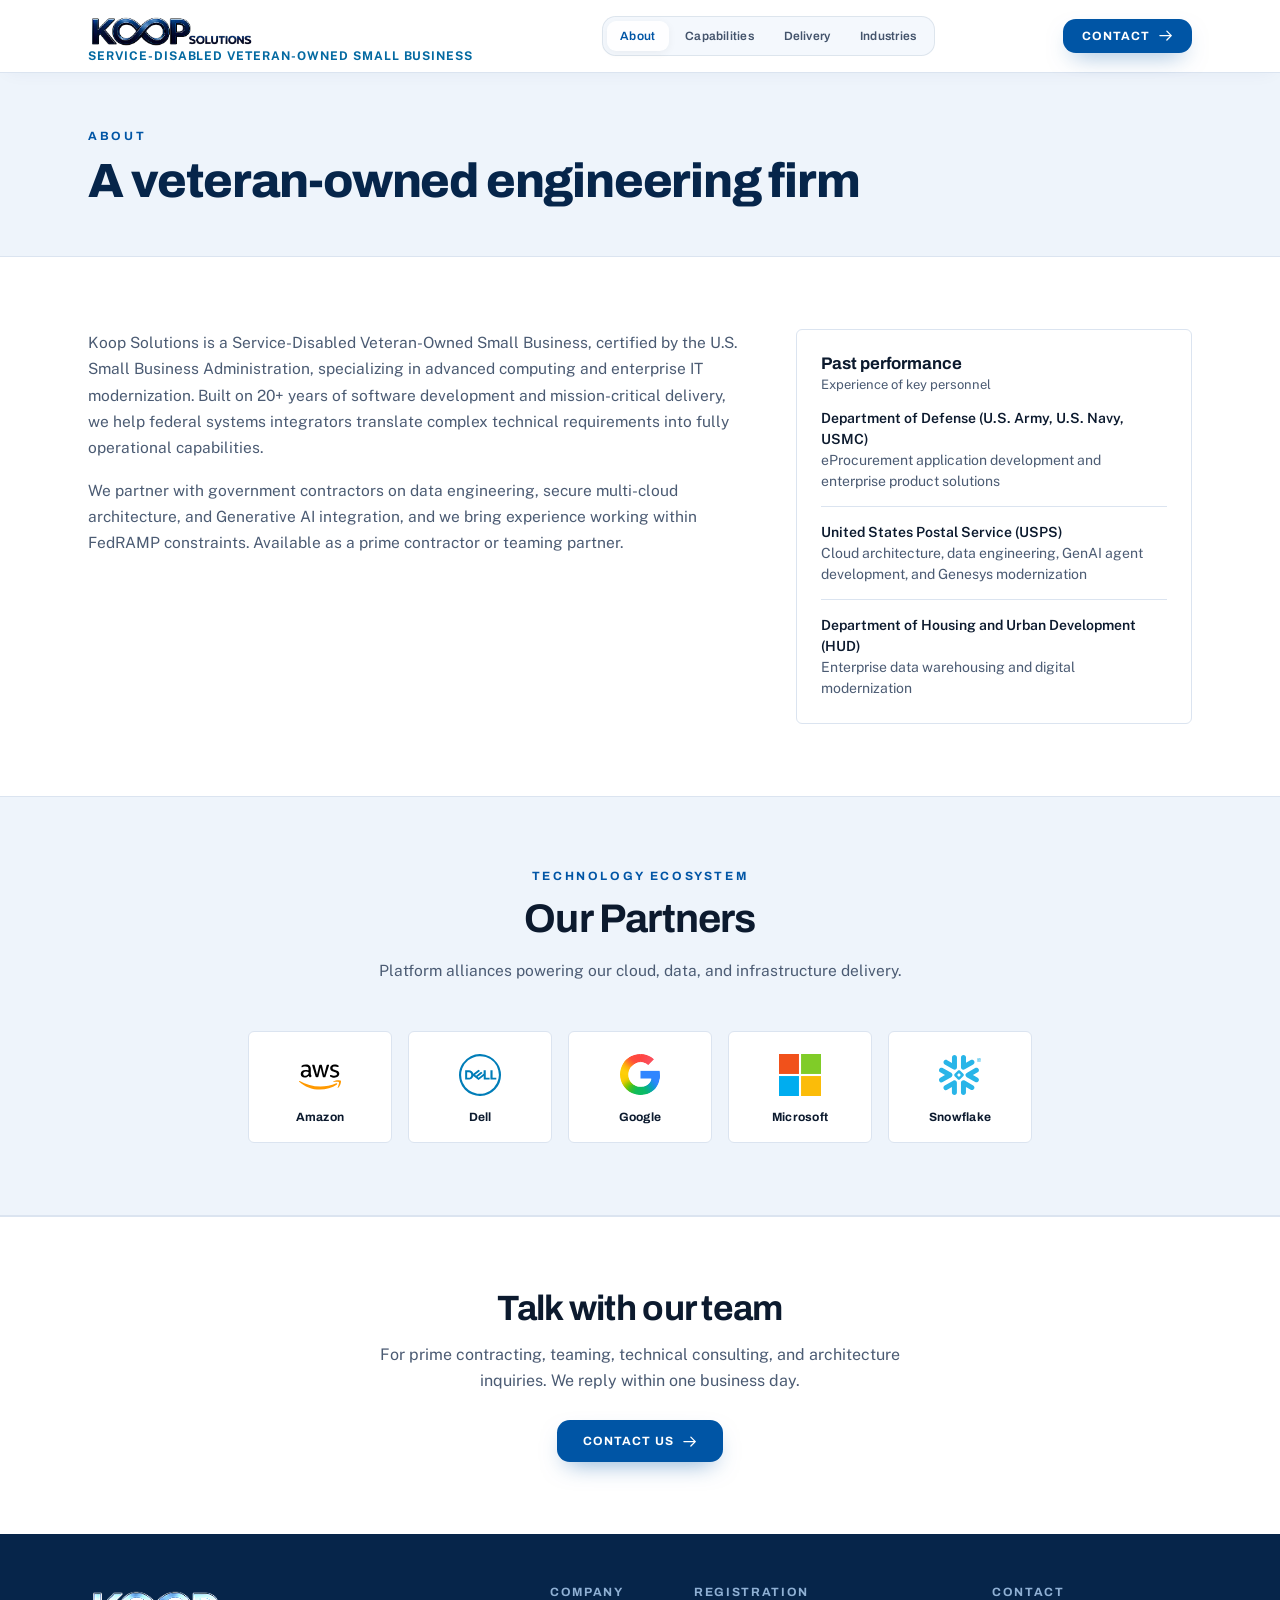
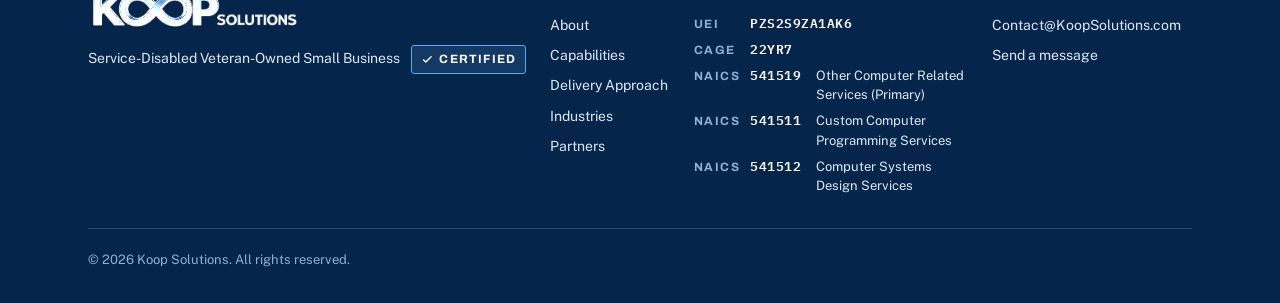
==== about.html @ 78a3fc77 "Multi-page site: separate Home, About, Capabilities, Delivery, Industries, and Contact pages - Home " ====
<!DOCTYPE html>
<html lang="en" class="scroll-smooth">
<head>
<meta charset="UTF-8">
<meta name="viewport" content="width=device-width, initial-scale=1.0">
<title>About | Koop Solutions</title>

<link rel="icon" type="image/png" href="images/koop_solutions_no_sdvosb_wall_logo_resize.jpg">
<link rel="apple-touch-icon" href="images/koop_solutions_no_sdvosb_wall_logo_resize.jpg">

<meta property="og:type" content="website">
<meta property="og:url" content="https://koopsolutions.com/about.html">
<meta property="og:title" content="About | Koop Solutions">
<meta property="og:description" content="Koop Solutions is a Service-Disabled Veteran-Owned Small Business certified by the U.S. Small Business Administration.">
<meta property="og:image" content="https://koopsolutions.com/images/koop_solutions_no_sdvosb_wall_logo_resize.jpg">
<meta property="og:image:secure_url" content="https://koopsolutions.com/images/koop_solutions_no_sdvosb_wall_logo_resize.jpg">
<meta property="og:image:type" content="image/png">
<meta property="og:image:width" content="1200">
<meta property="og:image:height" content="630">
<meta name="twitter:card" content="summary_large_image">
<meta name="twitter:title" content="About | Koop Solutions">
<meta name="twitter:description" content="Koop Solutions is a Service-Disabled Veteran-Owned Small Business certified by the U.S. Small Business Administration.">
<meta name="twitter:image" content="https://koopsolutions.com/images/koop_solutions_no_sdvosb_wall_logo_resize.jpg">

<link rel="preconnect" href="https://fonts.googleapis.com">
<link rel="preconnect" href="https://fonts.gstatic.com" crossorigin>
<link rel="stylesheet" href="https://fonts.googleapis.com/css2?family=Archivo:wght@500;600;700;800&family=Public+Sans:wght@400;500;600;700&family=IBM+Plex+Mono:wght@500;600&display=swap">
<meta name="description" content="Koop Solutions is a Service-Disabled Veteran-Owned Small Business certified by the U.S. Small Business Administration.">
<link rel="stylesheet" href="site.css">
</head>

<body>

<!-- shared infinity-gradient defs -->
<svg width="0" height="0" style="position:absolute" aria-hidden="true">
  <defs>
    <linearGradient id="infGrad" x1="0%" y1="0%" x2="100%" y2="0%">
      <stop offset="0%" stop-color="#0055a5"/>
      <stop offset="100%" stop-color="#00a4e4"/>
    </linearGradient>
  </defs>
</svg>

<div class="site">

<div class="site">

<div class="nav-shell">
  <header class="nav-island">
    <a href="index.html" class="brand" aria-label="Koop Solutions home" style="display: flex; flex-direction: column; align-items: flex-start; justify-content: center; text-decoration: none; gap: 2px;">
      <div style="display: flex; align-items: center;">
        <img class="brand-img" src="images/main_logo_copilot.png" alt="Koop Solutions" onerror="this.style.display='none';this.nextElementSibling.style.display='flex'">
        <span class="brand-fallback"><span class="brand-mark">K<svg class="inf" viewBox="0 0 48 24" fill="none" aria-hidden="true"><path class="inf-path" d="M24 12 C24 5.4 14 5.4 14 12 C14 18.6 24 18.6 24 12 Z" stroke="url(#infGrad)" stroke-width="3.4" stroke-linecap="round"/></svg>P</span>
        <span class="brand-sub">Solutions</span></span>
      </div>
      <span class="brand-tag">
        Service-Disabled Veteran-Owned Small Business
      </span>
    </a>

    <nav class="nav-tabs" aria-label="Primary">
      <a href="about.html" aria-current="page">About</a>
      <a href="capabilities.html">Capabilities</a>
      <a href="delivery.html">Delivery</a>
      <a href="industries.html">Industries</a>
    </nav>

    <a href="contact.html" class="btn btn-primary btn-nav nav-cta">
      <span>Contact</span>
      <svg fill="none" viewBox="0 0 24 24" stroke="currentColor"><path stroke-linecap="round" stroke-linejoin="round" stroke-width="2" d="M14 5l7 7m0 0l-7 7m7-7H3"/></svg>
    </a>

    <div class="menu-wrap">
      <button id="menuBtn" class="menu-btn" aria-label="Toggle navigation menu" aria-expanded="false">
        <div><span></span><span></span><span></span></div>
      </button>
      <div id="menuPanel" class="menu-panel">
        <a href="about.html" aria-current="page">About</a>
        <a href="capabilities.html">Capabilities</a>
        <a href="delivery.html">Delivery Approach</a>
        <a href="industries.html">Industries</a>
        <a href="contact.html" class="menu-cta"><span>Contact Us</span><svg style="width:1rem;height:1rem" fill="none" viewBox="0 0 24 24" stroke="currentColor"><path stroke-linecap="round" stroke-linejoin="round" stroke-width="2" d="M14 5l7 7m0 0l-7 7m7-7H3"/></svg></a>
      </div>
    </div>
  </header>
</div>

<main>
<section class="page-banner">
  <div class="wrap">
    <span class="eyebrow">About</span>
    <h1>A veteran-owned engineering firm</h1>
  </div>
</section>
<section id="about" class="section">
  <div class="wrap">
    <div class="about-grid">
      <div class="about-copy reveal">
        <p>Koop Solutions is a Service-Disabled Veteran-Owned Small Business, certified by the U.S. Small Business Administration, specializing in advanced computing and enterprise IT modernization. Built on 20+ years of software development and mission-critical delivery, we help federal systems integrators translate complex technical requirements into fully operational capabilities.</p>
        <p>We partner with government contractors on data engineering, secure multi-cloud architecture, and Generative AI integration, and we bring experience working within FedRAMP constraints. Available as a prime contractor or teaming partner.</p>
      </div>
      <div class="about-card reveal">
        <h3>Past performance</h3>
        <p class="note">Experience of key personnel</p>
        <ul>
          <li><b>Department of Defense (U.S. Army, U.S. Navy, USMC)</b>eProcurement application development and enterprise product solutions</li>
          <li><b>United States Postal Service (USPS)</b>Cloud architecture, data engineering, GenAI agent development, and Genesys modernization</li>
          <li><b>Department of Housing and Urban Development (HUD)</b>Enterprise data warehousing and digital modernization</li>
        </ul>
      </div>
    </div>
  </div>
</section>
<section id="partners" class="section" style="background:#eef4fb;border-top:1px solid var(--line);border-bottom:1px solid var(--line)">
  <div class="wrap">
    <div class="section-head reveal">
      <span class="eyebrow">Technology Ecosystem</span>
      <h2>Our Partners</h2>
      <p>Platform alliances powering our cloud, data, and infrastructure delivery.</p>
    </div>
    <div class="partner-grid reveal">
      <a class="partner" href="https://aws.amazon.com" target="_blank" rel="noopener noreferrer">
        <span class="partner-logo"><img src="images/aws.svg" alt="Amazon Web Services logo" loading="lazy" onerror="this.style.display='none';this.nextElementSibling.style.display='flex'"><span class="partner-fallback">A</span></span>
        <span class="partner-name">Amazon</span>
      </a>
  
      <a class="partner" href="https://www.dell.com" target="_blank" rel="noopener noreferrer">
        <span class="partner-logo"><img src="images/dell.svg" alt="Dell Technologies logo" loading="lazy" onerror="this.style.display='none';this.nextElementSibling.style.display='flex'"><span class="partner-fallback">D</span></span>
        <span class="partner-name">Dell</span>
      </a>
      <a class="partner" href="https://cloud.google.com" target="_blank" rel="noopener noreferrer">
        <span class="partner-logo"><img src="images/google.svg" alt="Google Cloud logo" loading="lazy" onerror="this.style.display='none';this.nextElementSibling.style.display='flex'"><span class="partner-fallback">G</span></span>
        <span class="partner-name">Google</span>
      </a>
      <a class="partner" href="https://azure.microsoft.com" target="_blank" rel="noopener noreferrer">
        <span class="partner-logo"><img src="images/microsoft.svg" alt="Microsoft Azure logo" loading="lazy" onerror="this.style.display='none';this.nextElementSibling.style.display='flex'"><span class="partner-fallback">M</span></span>
        <span class="partner-name">Microsoft</span>
      </a>
      <a class="partner" href="https://www.snowflake.com" target="_blank" rel="noopener noreferrer">
        <span class="partner-logo"><img src="images/snowflake.svg" alt="Snowflake logo" loading="lazy" onerror="this.style.display='none';this.nextElementSibling.style.display='flex'"><span class="partner-fallback">S</span></span>
        <span class="partner-name">Snowflake</span>
      </a>
    </div>
  </div>
</section>
<section class="section cta">
  <div class="wrap">
    <h2 class="reveal">Talk with our team</h2>
    <p class="reveal">For prime contracting, teaming, technical consulting, and architecture inquiries. We reply within one business day.</p>
    <a class="btn btn-primary reveal" href="contact.html"><span>Contact Us</span><svg fill="none" viewBox="0 0 24 24" stroke="currentColor"><path stroke-linecap="round" stroke-linejoin="round" stroke-width="2" d="M14 5l7 7m0 0l-7 7m7-7H3"/></svg></a>
  </div>
</section>
</main>

<footer>
  <div class="wrap">
    <div class="foot-cols">
      <div>
        <img class="foot-logo" src="images/main_logo_copilot.png" alt="Koop Solutions">
        <p class="foot-status">Service-Disabled Veteran-Owned Small Business <a class="cert-stamp" href="https://search.certifications.sba.gov/profile/PZS2S9ZA1AK6/22YR7?page=1" target="_blank" rel="noopener noreferrer" aria-label="Certified. Verify our SDVOSB status on SBA.gov (opens in a new tab)"><svg viewBox="0 0 24 24" fill="none" stroke="currentColor" stroke-width="2.6" aria-hidden="true"><path stroke-linecap="round" stroke-linejoin="round" d="M5 13l4 4L19 7"/></svg>Certified</a></p>
      </div>
      <div>
        <h3>Company</h3>
        <ul>
          <li><a href="about.html">About</a></li>
          <li><a href="capabilities.html">Capabilities</a></li>
          <li><a href="delivery.html">Delivery Approach</a></li>
          <li><a href="industries.html">Industries</a></li>
          <li><a href="about.html#partners">Partners</a></li>
        </ul>
      </div>
      <div>
        <h3>Registration</h3>
        <ul class="foot-ids">
          <li><span>UEI</span> <b>PZS2S9ZA1AK6</b></li>
          <li><span>CAGE</span> <b>22YR7</b></li>
          <li class="naics-li"><span>NAICS</span> <b>541519</b> Other Computer Related Services (Primary)</li>
          <li class="naics-li"><span>NAICS</span> <b>541511</b> Custom Computer Programming Services</li>
          <li class="naics-li"><span>NAICS</span> <b>541512</b> Computer Systems Design Services</li>
        </ul>
      </div>
      <div>
        <h3>Contact</h3>
        <ul>
          <li><a href="mailto:contact@koopsolutions.com">Contact@KoopSolutions.com</a></li>
          <li><a href="contact.html">Send a message</a></li>
        </ul>
      </div>
    </div>
    <div class="foot-legal">&copy; 2026 Koop Solutions. All rights reserved.</div>
  </div>
</footer>

<button id="toTop" aria-label="Back to top">
  <svg fill="none" viewBox="0 0 24 24" stroke="currentColor"><path stroke-linecap="round" stroke-linejoin="round" stroke-width="2" d="M5 10l7-7m0 0l7 7m-7-7v18"/></svg>
</button>

</div><!-- /.site -->

<script src="site.js"></script>
</body>
</html>
---- site.css ----
:root{
  --blue:#0055a5;
  --cyan:#00a4e4;
  --navy:#06254a;
  --ink:#0c1a2e;
  --muted:#4b5b73;
  --faint:#7d8da6;
  --line:#dbe4f0;
  --ground:#ffffff;
  --panel:#f5f9fd;
  --glass:rgba(255,255,255,.74);
  --glass-line:rgba(255,255,255,.92);
  --shadow:0 24px 60px -24px rgba(0,55,120,.16);
  --font-display:'Archivo',-apple-system,'Segoe UI',Verdana,sans-serif;
  --font-body:'Public Sans',-apple-system,'Segoe UI',Verdana,sans-serif;
  --font-mono:'IBM Plex Mono',ui-monospace,'SFMono-Regular',Menlo,Consolas,monospace;
  --ease:cubic-bezier(.16,1,.3,1);
}
*{box-sizing:border-box}
html{scroll-behavior:smooth}
body{
  margin:0;padding:0;
  font-family:var(--font-body);
  background:var(--ground);
  color:var(--ink);
  overflow-x:hidden;
  -webkit-font-smoothing:antialiased;
  text-rendering:optimizeLegibility;
}
::selection{background:var(--blue);color:#fff}
section[id]{scroll-margin-top:5.5rem}

/* ---------- wave canvas ---------- */
#wave-canvas{
  position:fixed;inset:0;width:100%;height:100%;
  z-index:0;pointer-events:none;display:block;
}
/* static fallback if WebGL is unavailable */
#wave-fallback{
  position:fixed;left:0;right:0;bottom:0;height:42vh;z-index:0;pointer-events:none;display:none;
  background:
    radial-gradient(120% 90% at 50% 115%, rgba(0,164,228,.34), rgba(0,85,165,.22) 45%, rgba(255,255,255,0) 72%);
}
#wave-veil{
  position:fixed;inset:0;z-index:0;pointer-events:none;
  background:linear-gradient(180deg,#fff 0%,#fff 30%,rgba(255,255,255,.72) 50%,rgba(255,255,255,.18) 68%,rgba(255,255,255,0) 82%);
}
.no-webgl #wave-canvas{display:none}
.no-webgl #wave-fallback{display:block}

/* everything above the wave */
.site{position:relative;z-index:1}

/* ---------- typography ---------- */
h1,h2,h3{font-family:var(--font-display);margin:0;text-wrap:balance}
p{margin:0}
.eyebrow{
  font-family:var(--font-display);
  font-size:.75rem;font-weight:700;
  letter-spacing:.22em;text-transform:uppercase;
  color:var(--blue);
}
.section-head{max-width:40rem;margin:0 auto 3rem;text-align:center}
.section-head .eyebrow{display:block;margin-bottom:.9rem}
.section-head h2{font-size:clamp(1.75rem,3.4vw,2.5rem);font-weight:700;letter-spacing:-.02em;line-height:1.12}
.section-head p{margin-top:1rem;color:var(--muted);font-size:.9688rem;line-height:1.65}

/* ---------- shell ---------- */
.wrap{max-width:72rem;margin:0 auto;padding:0 1.5rem}

/* ---------- nav (Full-Width Sticky Header) ---------- */
.nav-shell{
  position:sticky;
  top:0;
  z-index:50;
  width:100%;
  padding:0;
  background:rgba(255,255,255,.92);
  backdrop-filter:blur(20px) saturate(170%);
  -webkit-backdrop-filter:blur(20px) saturate(170%);
  border-bottom:1px solid var(--line);
  box-shadow:0 4px 20px -8px rgba(0,55,120,.08);
}
.nav-island{
  max-width:72rem;
  margin:0 auto;
  height:4.5rem;
  display:flex;
  align-items:center;
  justify-content:space-between;
  padding:0 1.5rem;
  border-radius:0;
  background:transparent;
  border:none;
  box-shadow:none;
}
.brand{display:flex;align-items:center;gap:.55rem;text-decoration:none;color:var(--ink)}
.brand-tag{font-size:.75rem;font-weight:700;letter-spacing:.08em;text-transform:uppercase;color:#0369a1;white-space:nowrap;line-height:1}
@media (max-width:640px){.brand-tag{font-size:.5625rem;letter-spacing:.05em}}
@media (max-width:400px){.brand-tag{letter-spacing:.02em}}
.brand-img{height:2.35rem;width:auto;object-fit:contain}
@media (max-width:640px){.brand-img{height:1.9rem}}
.brand-fallback{display:none;align-items:center;gap:.55rem}
.brand-mark{display:flex;align-items:baseline;font-family:var(--font-display);font-weight:800;font-size:1.35rem;letter-spacing:-.01em;line-height:1}
.brand-mark .inf{width:2.05em;height:1em;margin:0 .06em;transform:translateY(.12em)}
.brand-sub{font-family:var(--font-display);font-weight:600;font-size:1.02rem;letter-spacing:.01em;color:var(--ink)}
@media (max-width:400px){.brand-sub{display:none}}

.nav-tabs{display:none;align-items:center;gap:.15rem;padding:.22rem;border-radius:.85rem;background:rgba(240,246,252,.72);border:1px solid rgba(203,213,225,.55)}
@media (min-width:1040px){.nav-tabs{display:flex}}
.nav-tabs a{
  font-family:var(--font-display);font-size:.75rem;font-weight:600;letter-spacing:.02em;
  color:#44546c;text-decoration:none;padding:.5rem .85rem;border-radius:.6rem;
  transition:all .2s var(--ease);white-space:nowrap;
}
.nav-tabs a:hover{color:var(--blue);background:rgba(255,255,255,.95);box-shadow:0 2px 8px rgba(0,0,0,.05)}

.btn{
  display:inline-flex;align-items:center;justify-content:center;gap:.5rem;
  font-family:var(--font-display);font-weight:700;font-size:.75rem;
  letter-spacing:.09em;text-transform:uppercase;text-decoration:none;
  border-radius:.8rem;transition:all .22s var(--ease);cursor:pointer;
}
.btn svg{width:.95rem;height:.95rem;transition:transform .22s var(--ease)}
.btn:hover svg{transform:translateX(3px)}
.btn-primary{background:var(--blue);color:#fff;padding:.85rem 1.6rem;box-shadow:0 10px 24px -10px rgba(0,85,165,.55)}
.btn-primary:hover{background:var(--navy)}
.btn-ghost{color:var(--ink);padding:.85rem 1.35rem;border:1px solid var(--line);background:rgba(255,255,255,.6)}
.btn-ghost:hover{border-color:var(--blue);color:var(--blue)}
.btn-nav{padding:.6rem 1.15rem;font-size:.75rem}
.nav-cta{display:none}
@media (min-width:1040px){.nav-cta{display:inline-flex}}

/* mobile menu */
.menu-btn{display:flex;align-items:center;justify-content:center;padding:.65rem;border-radius:.7rem;background:rgba(255,255,255,.85);border:1px solid rgba(203,213,225,.8);cursor:pointer;box-shadow:0 2px 6px rgba(0,0,0,.04)}
@media (min-width:1040px){.menu-wrap{display:none}}
.menu-btn span{display:block;width:1.15rem;height:2px;background:var(--ink);border-radius:99px;transition:all .3s var(--ease)}
.menu-btn span+span{margin-top:4px}
.menu-btn.open span:nth-child(1){transform:translateY(6px) rotate(45deg)}
.menu-btn.open span:nth-child(2){opacity:0}
.menu-btn.open span:nth-child(3){transform:translateY(-6px) rotate(-45deg)}
.menu-wrap{position:relative}
.menu-panel{
  position:absolute;right:0;top:calc(100% + .8rem);width:14.5rem;
  background:rgba(255,255,255,.94);backdrop-filter:blur(22px) saturate(170%);-webkit-backdrop-filter:blur(22px) saturate(170%);
  border:1px solid var(--glass-line);border-radius:1rem;box-shadow:var(--shadow);
  padding:.5rem;display:none;
}
.menu-panel.open{display:block}
.menu-panel a{display:block;padding:.7rem 1rem;border-radius:.7rem;font-family:var(--font-display);font-size:.78rem;font-weight:600;color:#3d4d66;text-decoration:none;transition:all .18s var(--ease)}
.menu-panel a:hover{background:rgba(255,255,255,.9);color:var(--blue)}
.menu-panel .menu-cta{margin-top:.35rem;background:var(--blue);color:#fff;display:flex;justify-content:space-between;align-items:center}
.menu-panel .menu-cta:hover{background:var(--navy);color:#fff}

/* ---------- hero ---------- */
.hero{padding:5.5rem 0 4rem}
@media (max-width:640px){.hero{padding:3.5rem 0 4rem}}
.hero-tag{
  display:inline-flex;align-items:center;gap:.55rem;
  font-family:var(--font-display);font-size:.6563rem;font-weight:700;letter-spacing:.18em;text-transform:uppercase;
  color:var(--blue);padding:.5rem .95rem;border-radius:99px;
  border:1px solid rgba(0,85,165,.22);background:rgba(0,120,200,.05);
}
.hero-tag .dot{width:6px;height:6px;border-radius:99px;background:var(--cyan);box-shadow:0 0 0 3px rgba(0,164,228,.18)}
.hero h1{
  margin-top:1.1rem;
  font-size:clamp(2.5rem,6vw,4.35rem);
  font-weight:800;letter-spacing:-.03em;line-height:1.04;
}
.hero h1 .grad{color:var(--blue)}
.hero-copy{max-width:38rem;margin-top:1.75rem;display:grid;gap:1.05rem}
.hero-copy p{font-size:.9688rem;line-height:1.7;color:var(--muted)}
.hero-copy strong{color:var(--ink);font-weight:600}
.hero-ctas{margin-top:2.3rem;display:flex;flex-wrap:wrap;gap:.9rem}
.hero-creds{
  margin-top:3.2rem;display:flex;flex-wrap:wrap;gap:.6rem 2.2rem;
  padding-top:1.6rem;border-top:1px solid var(--line);
}
.cred{display:flex;flex-direction:column;gap:.3rem}
.cred .k{font-family:var(--font-display);font-size:.625rem;font-weight:700;letter-spacing:.18em;text-transform:uppercase;color:var(--faint)}
.cred .v{font-family:var(--font-mono);font-size:.85rem;font-weight:600;color:var(--blue);letter-spacing:.04em}

/* ---------- credentials band ---------- */
.credband{background:#eef4fb;border-top:1px solid var(--line);border-bottom:1px solid var(--line)}
.credband-row{display:flex;flex-wrap:wrap;align-items:center;gap:.9rem 3rem;padding:1.5rem 0}
.status-badge{display:inline-flex;align-items:center;gap:.5rem;background:var(--blue);color:#fff;font-family:var(--font-display);font-size:.75rem;font-weight:700;letter-spacing:.1em;text-transform:uppercase;padding:.6rem .9rem;border-radius:4px}
.status-badge svg{width:1rem;height:1rem;flex-shrink:0}

.about-grid{display:grid;gap:2rem;grid-template-columns:1fr}
@media (min-width:860px){.about-grid{grid-template-columns:1.25fr .75fr;gap:3rem}}
.about-grid>*{min-width:0}
.about-copy p{font-size:.9688rem;line-height:1.7;color:var(--muted)}
.about-copy p+p{margin-top:1rem}
.about-card{background:#fff;border:1px solid var(--line);border-radius:.375rem;padding:1.5rem}
.about-card h3{font-size:1.05rem;font-weight:700}
.about-card .note{font-size:.8125rem;color:var(--muted);margin:.25rem 0 1rem}
.about-card ul{list-style:none;margin:0;padding:0;display:grid;gap:.9rem}
.about-card li{font-size:.875rem;line-height:1.5;color:var(--muted);padding-top:.9rem;border-top:1px solid var(--line)}
.about-card li:first-child{padding-top:0;border-top:none}
.about-card li b{display:block;color:var(--ink);font-weight:600}
/* ---------- generic section ---------- */
.section{padding:4.5rem 0}
.section-rule{border-top:1px solid var(--line)}

/* ---------- capability cards ---------- */
.cap-grid{display:grid;gap:1rem;grid-template-columns:1fr}
@media (min-width:640px){.cap-grid{grid-template-columns:repeat(2,1fr)}}
@media (min-width:1024px){.cap-grid{grid-template-columns:repeat(3,1fr)}}
.cap{
  position:relative;padding:1.6rem 1.5rem 1.7rem;border-radius:.375rem;
  background:#fff;border:1px solid var(--line);
  transition:border-color .2s var(--ease);
}
.cap:hover{border-color:var(--blue)}
.cap{display:flex;flex-direction:column}
.cap h3+p{margin-bottom:1.1rem}
.cap .cap-out{margin-top:auto;padding-top:.8rem;border-top:1px solid var(--line);font-size:.8438rem;font-weight:600;color:var(--blue);line-height:1.5}
.cap-ico{
  width:2.5rem;height:2.5rem;border-radius:.7rem;margin-bottom:1.05rem;
  display:flex;align-items:center;justify-content:center;
  color:var(--blue);background:rgba(0,120,200,.07);border:1px solid rgba(0,85,165,.16);
  transition:all .28s var(--ease);
}
.cap:hover .cap-ico{background:var(--blue);color:#fff;border-color:var(--blue)}
.cap-ico svg{width:1.2rem;height:1.2rem}
.cap h3{font-size:.8125rem;font-weight:700;letter-spacing:.1em;text-transform:uppercase;color:var(--ink);margin-bottom:.55rem;line-height:1.4}
.cap p{font-size:.8438rem;line-height:1.62;color:var(--muted)}

/* ---------- industries ---------- */
.ind-grid{display:grid;grid-template-columns:1fr;border-top:1px solid var(--line)}
@media (min-width:768px){.ind-grid{grid-template-columns:repeat(2,1fr)}}
.ind{
  display:flex;gap:1.15rem;align-items:flex-start;
  padding:1.55rem 1.25rem;border-bottom:1px solid var(--line);
  transition:background .25s var(--ease);
}
@media (min-width:768px){
  .ind:nth-child(odd){border-right:1px solid var(--line)}
}
.ind:hover{background:rgba(0,120,200,.035)}
.ind-ico{flex-shrink:0;width:2.1rem;height:2.1rem;border-radius:.6rem;display:flex;align-items:center;justify-content:center;color:var(--cyan);background:rgba(0,164,228,.09)}
.ind-ico svg{width:1.1rem;height:1.1rem}
.ind h3{font-size:.8125rem;font-weight:700;letter-spacing:.09em;text-transform:uppercase;margin-bottom:.4rem}
.ind p{font-size:.8438rem;color:var(--muted);line-height:1.6}

/* ---------- delivery ---------- */
.del-grid{display:grid;gap:1rem;grid-template-columns:1fr}
@media (min-width:640px){.del-grid{grid-template-columns:repeat(2,1fr)}}
@media (min-width:1024px){.del-grid{grid-template-columns:repeat(4,1fr)}}
.del{
  padding:1.7rem 1.4rem;border-radius:.375rem;text-align:center;
  background:#fff;border:1px solid var(--line);
  transition:border-color .2s var(--ease);
}
.del:hover{border-color:var(--blue)}
.del svg{width:3.4rem;height:3.4rem;margin-bottom:1rem}
.del h3{font-size:.8125rem;font-weight:700;letter-spacing:.09em;text-transform:uppercase;margin-bottom:.55rem}
.del p{font-size:.8438rem;color:var(--muted);line-height:1.62}

/* ---------- identifiers (dark panel) ---------- */
.idpanel{
  border-radius:1.4rem;overflow:hidden;position:relative;
  background:linear-gradient(145deg,#07305f 0%,var(--navy) 55%,#041a36 100%);
  color:#dce8f6;box-shadow:0 30px 70px -28px rgba(4,26,54,.55);
}
.idpanel::after{
  content:"";position:absolute;inset:0;pointer-events:none;
  background:radial-gradient(80% 120% at 85% -10%, rgba(0,164,228,.22), transparent 55%);
}
.idpanel-inner{position:relative;z-index:1;padding:3rem 2rem}
@media (min-width:768px){.idpanel-inner{padding:3.5rem 3rem}}
.idpanel .eyebrow{color:var(--cyan)}
.idpanel h2{color:#fff;font-size:clamp(1.6rem,3vw,2.2rem);font-weight:700;letter-spacing:-.02em;margin-top:.9rem}
.id-grid{display:grid;gap:2.5rem;margin-top:2.6rem;grid-template-columns:1fr}
@media (min-width:900px){.id-grid{grid-template-columns:5fr 7fr;gap:3.5rem}}
.id-label{font-family:var(--font-display);font-size:.625rem;font-weight:700;letter-spacing:.2em;text-transform:uppercase;color:#7fa8cd;margin-bottom:.45rem}
.id-code{
  font-family:var(--font-mono);font-weight:600;font-size:1.05rem;letter-spacing:.08em;color:#fff;
  background:rgba(0,164,228,.12);border:1px solid rgba(0,164,228,.3);
  padding:.55rem .9rem;border-radius:.6rem;display:inline-block;
}
.id-item+.id-item{margin-top:1.5rem}
.naics{border-top:1px solid rgba(127,168,205,.25)}
.naics-row{display:flex;align-items:center;gap:1rem;padding:1rem .25rem;border-bottom:1px solid rgba(127,168,205,.18);font-size:.875rem}
.naics-row .code{font-family:var(--font-mono);font-weight:600;color:var(--cyan);letter-spacing:.06em;flex-shrink:0}
.naics-row .desc{color:#c3d6ea;line-height:1.5}
.naics-row .pill{
  margin-left:auto;flex-shrink:0;font-family:var(--font-display);font-size:.5938rem;font-weight:700;
  letter-spacing:.16em;text-transform:uppercase;color:#04223f;background:var(--cyan);
  padding:.28rem .6rem;border-radius:.35rem;
}

/* ---------- identifiers full-bleed ---------- */
.idband{padding:0}
.idband>.wrap{max-width:none;padding:0}
.idband .idpanel{border-radius:0;box-shadow:none}
.idband .idpanel{background:#eef4fb;color:var(--ink);border-top:1px solid var(--line);border-bottom:1px solid var(--line)}
.idband .idpanel::after{display:none}
.idband .idpanel .eyebrow{color:var(--blue)}
.idband .idpanel h2{color:var(--ink)}
.idband .id-label{color:var(--faint)}
.idband .id-code{color:var(--blue);background:#fff;border:1px solid var(--line)}
.idband .naics{border-top:1px solid var(--line)}
.idband .naics-row{border-bottom:1px solid var(--line)}
.idband .naics-row .code{color:var(--blue)}
.idband .naics-row .desc{color:var(--muted)}
.idband .naics-row .pill{background:var(--blue);color:#fff}
.idband .idpanel .eyebrow{display:block;text-align:center}
.idband .idpanel h2{text-align:center;font-size:clamp(1.75rem,3.4vw,2.5rem);line-height:1.12}
.idband .id-grid{grid-template-columns:1fr;max-width:46rem;margin-left:auto;margin-right:auto;gap:2.2rem}
.idband .id-grid>div:first-child{display:flex;flex-wrap:wrap;gap:1.25rem 3rem}
.idband .id-item+.id-item{margin-top:0}
.idband .idpanel-inner{max-width:72rem;margin:0 auto;padding:3.5rem 1.5rem}

/* ---------- partner tiles ---------- */
.partner-grid{display:grid;gap:1rem;grid-template-columns:repeat(2,1fr)}
@media (min-width:640px){.partner-grid{grid-template-columns:repeat(3,1fr)}}
@media (min-width:1024px){.partner-grid{grid-template-columns:repeat(6,1fr)}}
.partner{
  aspect-ratio:1;display:flex;flex-direction:column;align-items:center;justify-content:center;gap:.7rem;
  border-radius:.375rem;text-decoration:none;text-align:center;padding:1rem;
  background:#fff;border:1px solid var(--line);
  transition:border-color .2s var(--ease);
}
.partner:hover{border-color:var(--blue)}
.partner-grid{display:flex;flex-wrap:wrap;justify-content:center}
.partner{width:9rem;height:7rem;aspect-ratio:auto}
.partner-logo{width:3rem;height:3rem;display:flex;align-items:center;justify-content:center}
.partner-logo img{max-width:2.6rem;max-height:2.6rem;width:auto;height:auto;object-fit:contain;transition:transform .28s var(--ease)}
.partner:hover .partner-logo img{transform:scale(1.12)}
.partner-fallback{
  display:none;width:2.6rem;height:2.6rem;border-radius:.7rem;align-items:center;justify-content:center;
  font-family:var(--font-display);font-weight:800;font-size:1.15rem;color:#fff;
  background:linear-gradient(135deg,var(--blue),var(--cyan));
}
.partner-name{font-family:var(--font-display);font-size:.75rem;font-weight:700;color:var(--ink);letter-spacing:.02em;transition:color .2s}
.partner:hover .partner-name{color:var(--blue)}

/* ---------- contact ---------- */
.contact-card{
  max-width:44rem;margin:0 auto;border-radius:1.4rem;padding:2.5rem 1.75rem;
  background:var(--glass);border:1px solid var(--glass-line);
  backdrop-filter:blur(24px) saturate(160%);-webkit-backdrop-filter:blur(24px) saturate(160%);
  box-shadow:var(--shadow);
}
@media (min-width:640px){.contact-card{padding:3rem}}
.form-grid{display:grid;gap:1.1rem;grid-template-columns:1fr}
@media (min-width:560px){.form-grid{grid-template-columns:1fr 1fr}}
.field{display:flex;flex-direction:column;gap:.5rem}
.field.full{grid-column:1/-1}
.field label{font-family:var(--font-display);font-size:.75rem;font-weight:700;letter-spacing:.1em;text-transform:uppercase;color:#3d4d66}
.field input,.field select,.field textarea{
  font-family:var(--font-body);font-size:.875rem;color:var(--ink);
  padding:.8rem .95rem;border-radius:.75rem;
  background:rgba(255,255,255,.78);border:1px solid rgba(190,205,225,.9);
  transition:all .2s var(--ease);width:100%;
}
.field textarea{resize:vertical;min-height:7rem}
.field input:focus,.field select:focus,.field textarea:focus{
  outline:none;background:#fff;border-color:var(--blue);
  box-shadow:0 0 0 3px rgba(0,85,165,.14);
}
.field ::placeholder{color:#9aa9bf}
.form-submit{grid-column:1/-1;width:100%;border:none;font-size:.8125rem;padding:1rem}
.contact-alt{
  margin-top:1.75rem;padding-top:1.4rem;border-top:1px solid var(--line);
  display:flex;align-items:center;justify-content:center;
}
.contact-alt a{display:inline-flex;align-items:center;gap:.5rem;font-size:.8125rem;font-weight:500;color:var(--muted);text-decoration:none;transition:color .2s}
.contact-alt a:hover{color:var(--blue)}
.contact-alt svg{width:1rem;height:1rem;color:#9aa9bf}

.contact-split{display:grid;gap:2rem;grid-template-columns:1fr;align-items:start}
@media (min-width:860px){.contact-split{grid-template-columns:.8fr 1.2fr;gap:3.5rem}}
.contact-split>*{min-width:0}
.contact-intro h2{margin-top:.9rem;font-size:clamp(1.75rem,3.4vw,2.5rem);font-weight:700;letter-spacing:-.02em;line-height:1.12}
.contact-intro p{margin-top:1rem;color:var(--muted);font-size:.9688rem;line-height:1.65;max-width:26rem}
.hp-field{position:absolute;left:-9999px;width:1px;height:1px;opacity:0}
.form-error{grid-column:1/-1;font-size:.875rem;line-height:1.5;color:#9b1c1c;background:#fdf2f2;border:1px solid #f3c7c7;border-radius:.375rem;padding:.75rem 1rem}
.form-error a{color:inherit;font-weight:600}
.form-thanks{background:#fff;border:1px solid var(--line);border-radius:.375rem;padding:2.5rem 2rem}
.form-thanks[hidden],.form-grid[hidden]{display:none}
.thanks-mark{width:3rem;height:3rem;border-radius:99px;background:var(--blue);color:#fff;display:flex;align-items:center;justify-content:center;margin-bottom:1.25rem}
.thanks-mark svg{width:1.4rem;height:1.4rem}
.form-thanks h3{font-size:1.5rem;font-weight:700;letter-spacing:-.01em;margin-bottom:.6rem}
.form-thanks p{color:var(--muted);font-size:.9688rem;line-height:1.65;max-width:28rem;margin-bottom:1.5rem}
.form-submit[disabled]{opacity:.7;cursor:progress}
.contact-mail{display:inline-block;margin-top:1.4rem;font-family:var(--font-mono);font-size:.875rem;font-weight:600;color:var(--blue);text-decoration:none}
.contact-mail:hover{text-decoration:underline}

/* ---------- footer ---------- */
footer{
  position:relative;z-index:1;background:var(--navy);color:#dce8f6;
  padding:3rem 0 2rem;font-size:.875rem;line-height:1.7;
}
.foot-cols{display:grid;gap:2rem;grid-template-columns:1fr}
@media (min-width:640px){.foot-cols{grid-template-columns:1fr 1fr}}
@media (min-width:1000px){.foot-cols{grid-template-columns:1.2fr .9fr 1.5fr 1.1fr}}
@media (min-width:1200px){.foot-status{white-space:nowrap}.foot-cols{column-gap:1.5rem;grid-template-columns:max-content 7.5rem 1fr 12.5rem}}
.foot-cols>div{min-width:0}
.foot-logo{display:block;height:3rem;width:auto;margin-bottom:.9rem;filter:invert(1) hue-rotate(180deg) brightness(1.25) saturate(.9)}
.foot-brand{font-family:var(--font-display);font-weight:800;font-size:1.25rem;color:#fff;margin-bottom:.4rem}
footer h3{margin:0 0 .7rem;font-family:var(--font-display);font-size:.75rem;font-weight:700;letter-spacing:.14em;text-transform:uppercase;color:#8fb0d4}
footer ul{list-style:none;margin:0;padding:0;display:grid;gap:.4rem}
footer a{color:#dce8f6;text-decoration:none}
footer a:hover{color:#fff;text-decoration:underline}
.foot-mono{font-family:var(--font-mono);font-size:.8125rem;color:#9fc0e3;margin-top:.5rem}
.foot-status{display:flex;flex-wrap:wrap;align-items:center;gap:.5rem .7rem}
.cert-stamp{display:inline-flex;align-items:center;gap:.35rem;border:1px solid #5aa9ee;color:#fff;background:rgba(90,169,238,.16);font-family:var(--font-display);font-size:.75rem;font-weight:700;letter-spacing:.1em;text-transform:uppercase;padding:.2rem .55rem;border-radius:3px}
.cert-stamp:hover{background:rgba(90,169,238,.32);text-decoration:none}
.cert-stamp svg{width:.8rem;height:.8rem}
.foot-ids li{display:grid;grid-template-columns:3rem 3.6rem 1fr;column-gap:.5rem;align-items:baseline;font-size:.8125rem;line-height:1.5}
.foot-ids li:not(.naics-li) b{grid-column:2 / -1}
.foot-ids span{display:block;font-family:var(--font-display);font-size:.75rem;font-weight:700;letter-spacing:.12em;text-transform:uppercase;color:#8fb0d4}
.foot-ids b{font-family:var(--font-mono);font-weight:600;color:#fff;letter-spacing:.04em}
.foot-legal{margin-top:2rem;padding-top:1.25rem;border-top:1px solid rgba(143,176,212,.25);color:#8fb0d4;font-size:.8125rem}

/* ---------- back to top ---------- */
#toTop{
  position:fixed;bottom:2rem;right:2rem;z-index:60;
  width:2.9rem;height:2.9rem;border-radius:99px;border:1px solid rgba(255,255,255,.25);
  background:rgba(6,37,74,.85);color:#fff;cursor:pointer;
  backdrop-filter:blur(10px);-webkit-backdrop-filter:blur(10px);
  display:flex;align-items:center;justify-content:center;
  box-shadow:0 12px 30px -10px rgba(4,26,54,.5);
  opacity:0;pointer-events:none;transform:translateY(10px);
  transition:all .3s var(--ease);
}
#toTop.show{opacity:1;pointer-events:auto;transform:translateY(0)}
#toTop:hover{background:var(--blue)}
#toTop svg{width:1.1rem;height:1.1rem}

/* ---------- reveal on scroll ---------- */
.reveal{opacity:0;transform:translateY(22px);transition:opacity .7s var(--ease),transform .7s var(--ease)}
.reveal.in{opacity:1;transform:none}
.reveal-d1{transition-delay:.08s}.reveal-d2{transition-delay:.16s}.reveal-d3{transition-delay:.24s}

/* focus visibility */
a:focus-visible,button:focus-visible,input:focus-visible,select:focus-visible,textarea:focus-visible{outline:2px solid var(--cyan);outline-offset:2px}

@media (prefers-reduced-motion:reduce){
  html{scroll-behavior:auto}
  .reveal{opacity:1;transform:none;transition:none}
  *{animation-duration:.01ms !important;transition-duration:.01ms !important}
}

/* ---------- multi-page additions ---------- */
.nav-tabs a[aria-current="page"]{color:var(--blue);background:rgba(255,255,255,.95);box-shadow:0 2px 8px rgba(0,0,0,.05)}
.menu-panel a[aria-current="page"]{color:var(--blue);background:rgba(0,85,165,.07)}
.page-banner{background:#eef4fb;border-bottom:1px solid var(--line);padding:3.25rem 0 3rem}
.page-banner h1{margin-top:.7rem;font-size:clamp(2rem,4.2vw,3rem);font-weight:800;letter-spacing:-.025em;line-height:1.1;color:var(--navy)}
.page-banner .lede{margin-top:1rem;max-width:40rem;color:var(--muted);font-size:1rem;line-height:1.65}
.cta{border-top:1px solid var(--line);text-align:center}
.cta h2{font-size:clamp(1.6rem,3vw,2.2rem);font-weight:700;letter-spacing:-.02em}
.cta p{margin:.9rem auto 0;max-width:34rem;color:var(--muted);line-height:1.65}
.cta .btn{margin-top:1.6rem}
.more{margin-top:2rem;text-align:center}
.chip-row{list-style:none;margin:0 auto;padding:0;display:flex;flex-wrap:wrap;justify-content:center;gap:.6rem;max-width:52rem}
.chip-row li{background:#fff;border:1px solid var(--line);border-radius:.375rem;padding:.6rem 1rem;font-family:var(--font-display);font-weight:600;font-size:.875rem}
.teaser{max-width:44rem;margin:0 auto;text-align:center}
.teaser p{color:var(--muted);font-size:1.02rem;line-height:1.7}
.teaser .btn{margin-top:1.5rem}
.delivery-page .del-grid{grid-template-columns:1fr}
@media (min-width:700px){.delivery-page .del-grid{grid-template-columns:repeat(2,1fr)}}
.delivery-page .del{text-align:left;padding:2rem 1.75rem}
.delivery-page .del h3{font-size:1rem}
.delivery-page .del p{font-size:.9688rem}
.contact-page .contact-intro h3{font-size:.75rem;letter-spacing:.1em;text-transform:uppercase;color:var(--blue);font-family:var(--font-display);font-weight:700}
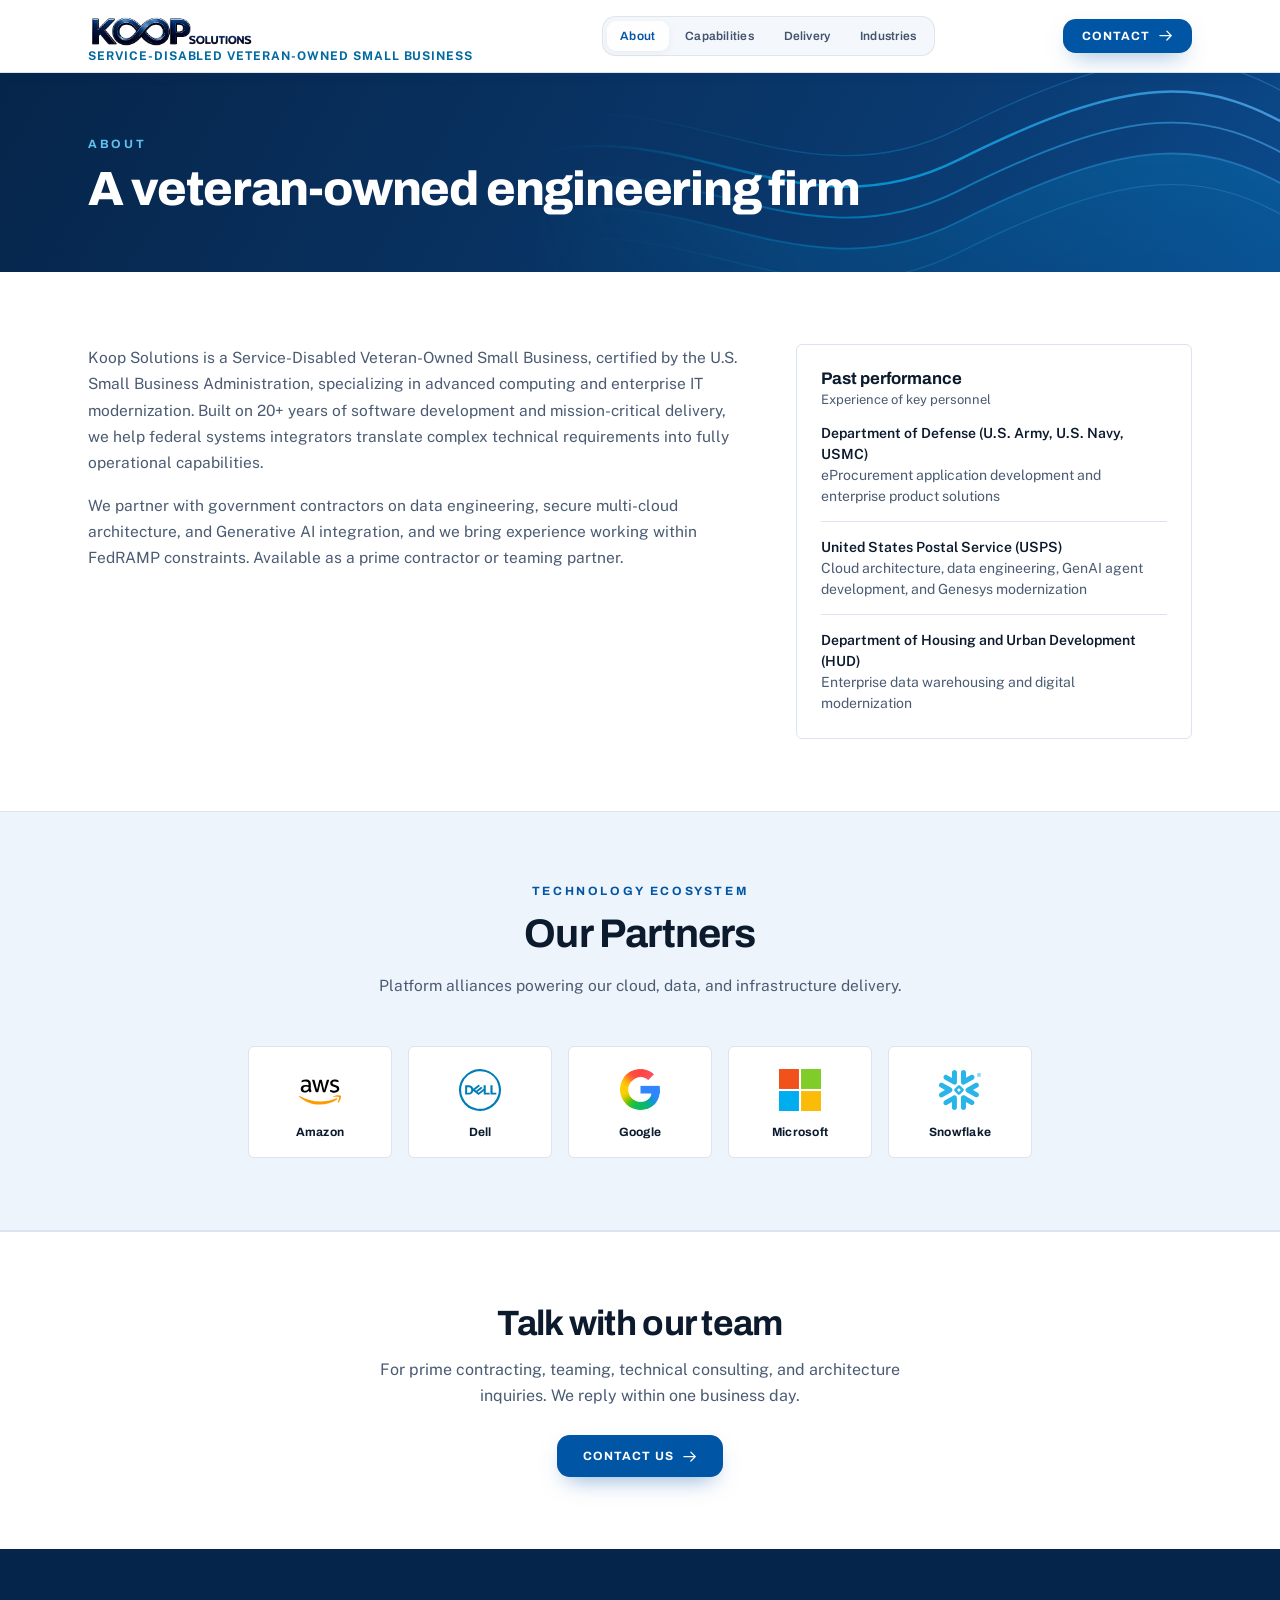
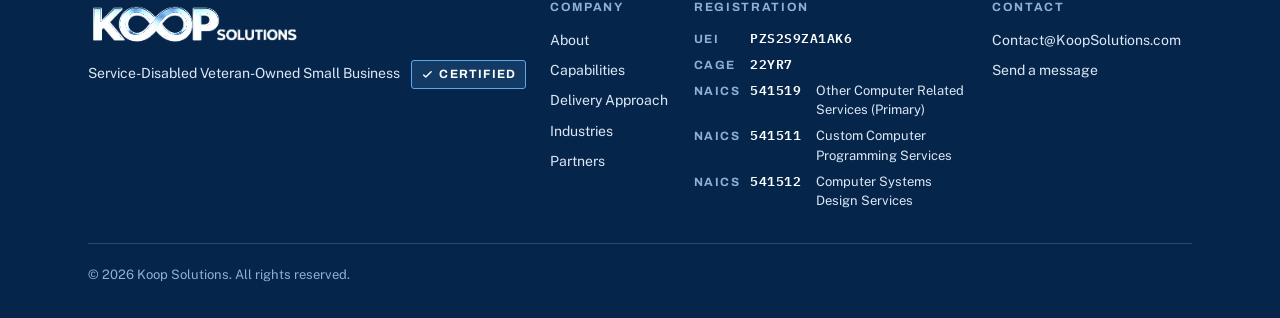
==== commit a1767657: "Inner pages: navy title banner with flowing wave lines Matches the footer and echoes the home hero w" ====
--- a/about.html
+++ b/about.html
@@ -87,6 +87,7 @@
 
 <main>
 <section class="page-banner">
+  <svg class="pb-art" viewBox="0 0 620 300" preserveAspectRatio="xMaxYMid slice" aria-hidden="true"><defs><linearGradient id="wg" x1="0" x2="1"><stop offset="0" stop-color="#00a4e4" stop-opacity="0"/><stop offset=".45" stop-color="#00a4e4"/><stop offset="1" stop-color="#5aa9ee"/></linearGradient><linearGradient id="wf" x1="0" y1="0" x2="0" y2="1"><stop offset="0" stop-color="#00a4e4" stop-opacity=".22"/><stop offset="1" stop-color="#00a4e4" stop-opacity="0"/></linearGradient></defs><path d="M-20 200 C 120 130, 220 260, 360 190 S 560 120, 640 170 L640 320 L-20 320 Z" fill="url(#wf)"/><path d="M-20 150 C 120 80, 220 210, 360 140 S 560 70, 640 120" fill="none" stroke="url(#wg)" stroke-width="2" opacity="0.9"/><path d="M-20 175 C 120 105, 220 235, 360 165 S 560 95, 640 145" fill="none" stroke="url(#wg)" stroke-width="1.5" opacity="0.65"/><path d="M-20 200 C 120 130, 220 260, 360 190 S 560 120, 640 170" fill="none" stroke="url(#wg)" stroke-width="1.5" opacity="0.45"/><path d="M-20 225 C 120 155, 220 285, 360 215 S 560 145, 640 195" fill="none" stroke="url(#wg)" stroke-width="1" opacity="0.3"/><path d="M-20 125 C 120 55, 220 185, 360 115 S 560 45, 640 95" fill="none" stroke="url(#wg)" stroke-width="1" opacity="0.35"/></svg>
   <div class="wrap">
     <span class="eyebrow">About</span>
     <h1>A veteran-owned engineering firm</h1>
--- a/site.css
+++ b/site.css
@@ -447,9 +447,13 @@
 /* ---------- multi-page additions ---------- */
 .nav-tabs a[aria-current="page"]{color:var(--blue);background:rgba(255,255,255,.95);box-shadow:0 2px 8px rgba(0,0,0,.05)}
 .menu-panel a[aria-current="page"]{color:var(--blue);background:rgba(0,85,165,.07)}
-.page-banner{background:#eef4fb;border-bottom:1px solid var(--line);padding:3.25rem 0 3rem}
-.page-banner h1{margin-top:.7rem;font-size:clamp(2rem,4.2vw,3rem);font-weight:800;letter-spacing:-.025em;line-height:1.1;color:var(--navy)}
-.page-banner .lede{margin-top:1rem;max-width:40rem;color:var(--muted);font-size:1rem;line-height:1.65}
+.page-banner{position:relative;overflow:hidden;background:linear-gradient(120deg,#06254a 0%,#0a3a70 70%,#0b4a8c 100%);padding:3.75rem 0 3.5rem}
+.page-banner .wrap{position:relative;z-index:1}
+.page-banner .eyebrow{color:#5fc3f0}
+.page-banner h1{margin-top:.7rem;font-size:clamp(2rem,4.2vw,3rem);font-weight:800;letter-spacing:-.025em;line-height:1.1;color:#fff}
+.page-banner .lede{margin-top:1rem;max-width:34rem;color:#c3d6ea;font-size:1rem;line-height:1.65}
+.pb-art{position:absolute;right:0;top:0;height:100%;width:60%;z-index:0;pointer-events:none;opacity:.9;-webkit-mask-image:linear-gradient(90deg,transparent 0%,#000 38%);mask-image:linear-gradient(90deg,transparent 0%,#000 38%)}
+@media (max-width:640px){.pb-art{width:100%;opacity:.55}}
 .cta{border-top:1px solid var(--line);text-align:center}
 .cta h2{font-size:clamp(1.6rem,3vw,2.2rem);font-weight:700;letter-spacing:-.02em}
 .cta p{margin:.9rem auto 0;max-width:34rem;color:var(--muted);line-height:1.65}
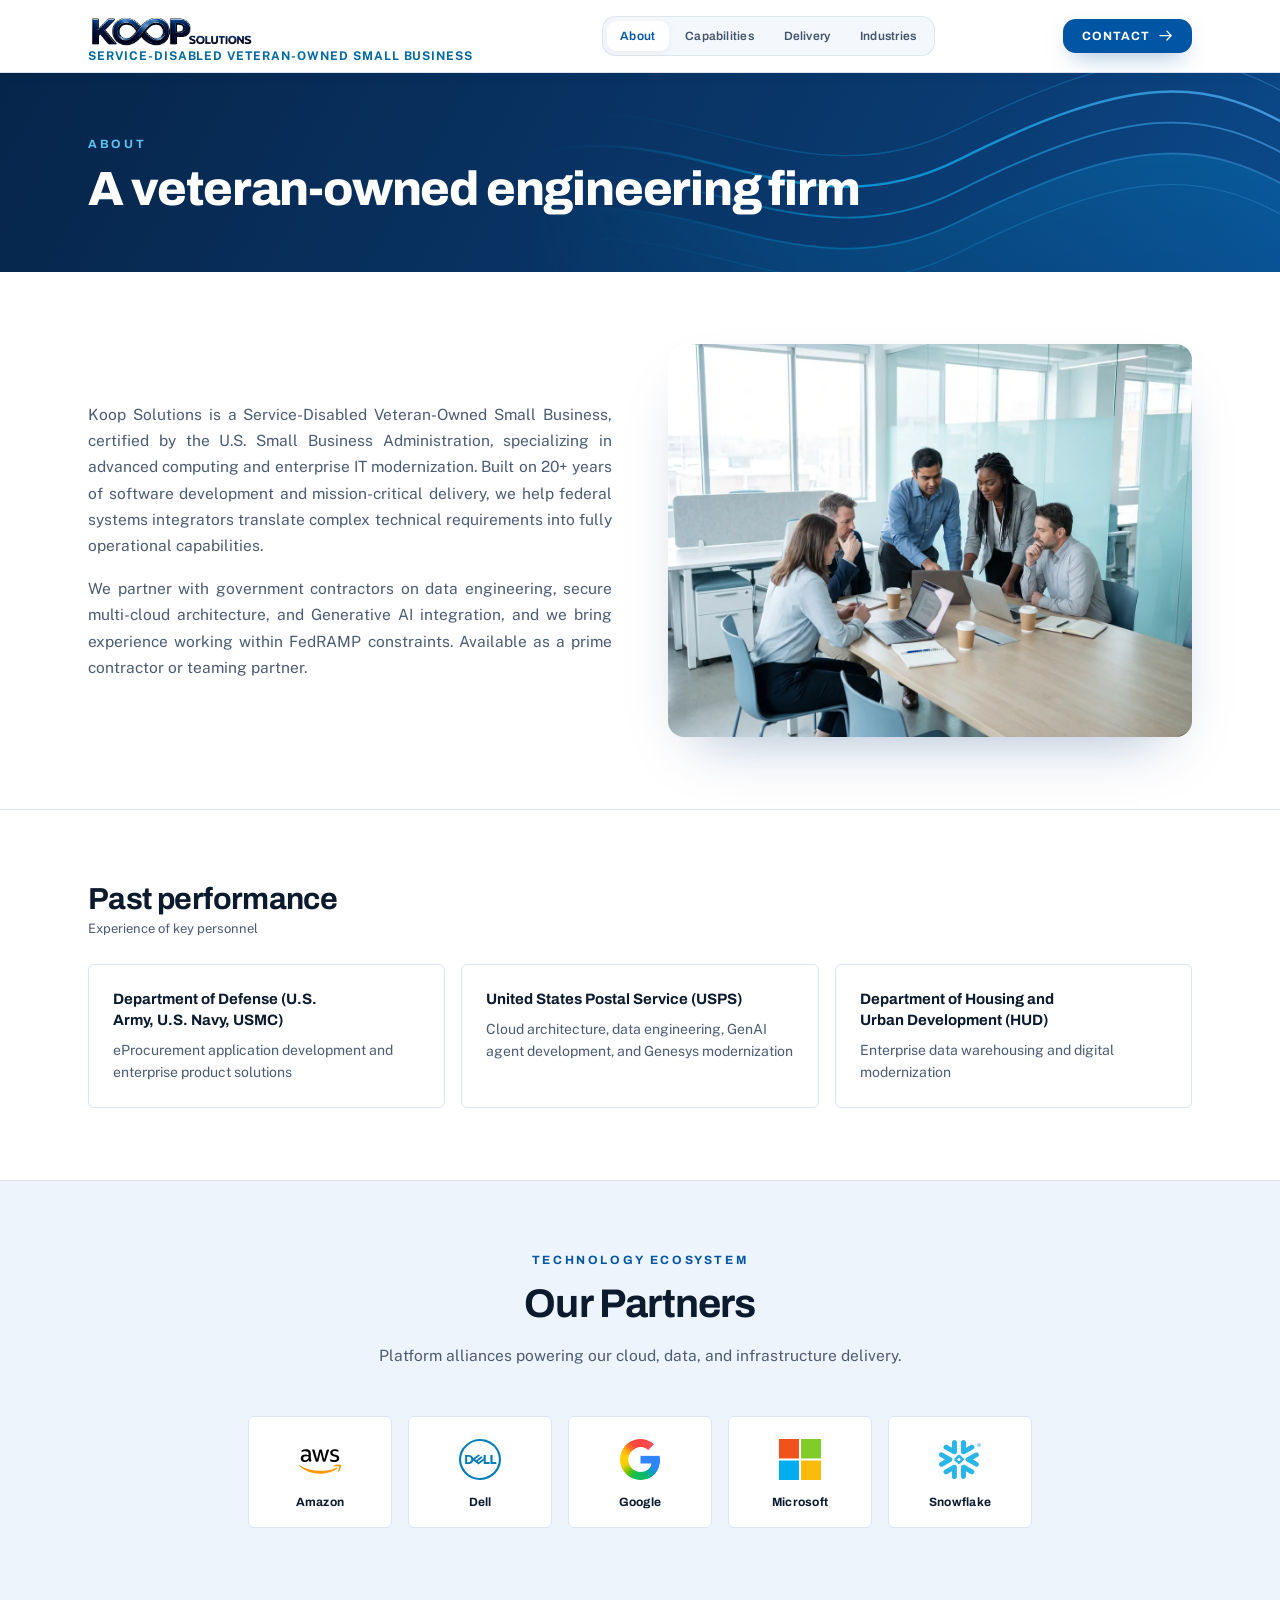
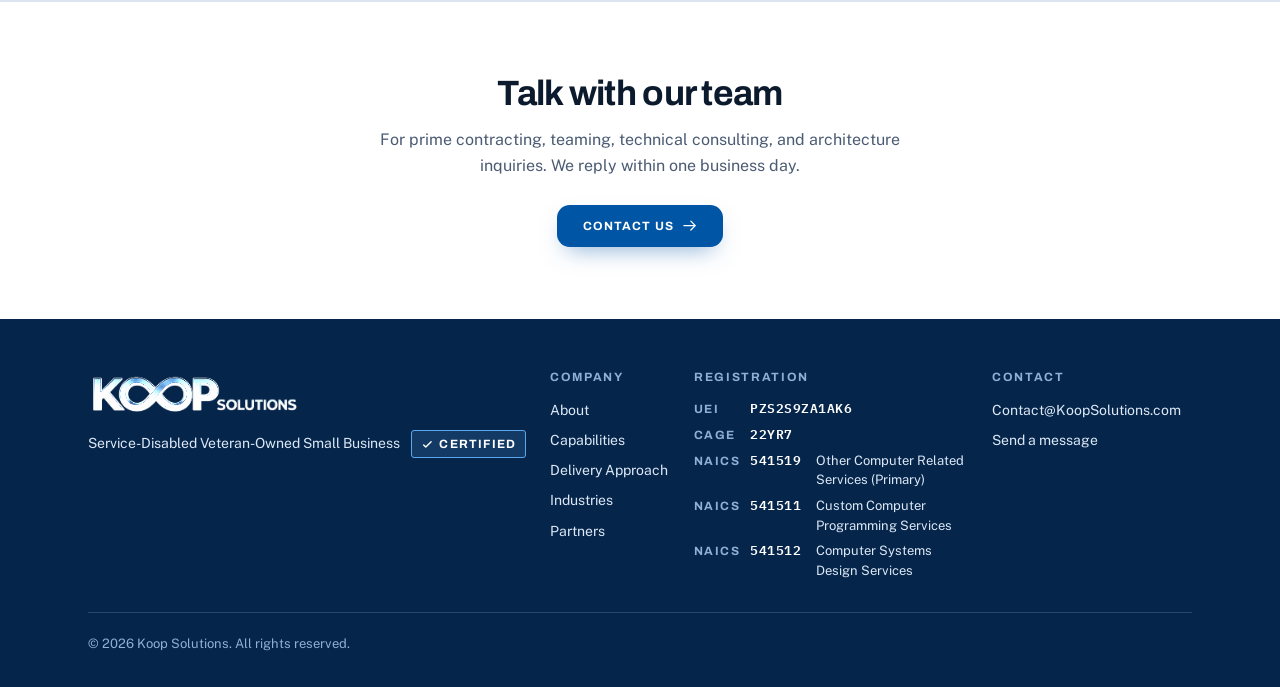
==== commit f0caf40e: "Add site photography and link-preview image - Home: photo beside the hero copy on wide screens (hidd" ====
--- a/about.html
+++ b/about.html
@@ -12,15 +12,15 @@
 <meta property="og:url" content="https://koopsolutions.com/about.html">
 <meta property="og:title" content="About | Koop Solutions">
 <meta property="og:description" content="Koop Solutions is a Service-Disabled Veteran-Owned Small Business certified by the U.S. Small Business Administration.">
-<meta property="og:image" content="https://koopsolutions.com/images/koop_solutions_no_sdvosb_wall_logo_resize.jpg">
-<meta property="og:image:secure_url" content="https://koopsolutions.com/images/koop_solutions_no_sdvosb_wall_logo_resize.jpg">
-<meta property="og:image:type" content="image/png">
+<meta property="og:image" content="https://koopsolutions.com/images/site/og-image.jpg">
+<meta property="og:image:secure_url" content="https://koopsolutions.com/images/site/og-image.jpg">
+<meta property="og:image:type" content="image/jpeg">
 <meta property="og:image:width" content="1200">
 <meta property="og:image:height" content="630">
 <meta name="twitter:card" content="summary_large_image">
 <meta name="twitter:title" content="About | Koop Solutions">
 <meta name="twitter:description" content="Koop Solutions is a Service-Disabled Veteran-Owned Small Business certified by the U.S. Small Business Administration.">
-<meta name="twitter:image" content="https://koopsolutions.com/images/koop_solutions_no_sdvosb_wall_logo_resize.jpg">
+<meta name="twitter:image" content="https://koopsolutions.com/images/site/og-image.jpg">
 
 <link rel="preconnect" href="https://fonts.googleapis.com">
 <link rel="preconnect" href="https://fonts.gstatic.com" crossorigin>
@@ -95,19 +95,35 @@
 </section>
 <section id="about" class="section">
   <div class="wrap">
-    <div class="about-grid">
+    <div class="about-grid has-photo">
       <div class="about-copy reveal">
         <p>Koop Solutions is a Service-Disabled Veteran-Owned Small Business, certified by the U.S. Small Business Administration, specializing in advanced computing and enterprise IT modernization. Built on 20+ years of software development and mission-critical delivery, we help federal systems integrators translate complex technical requirements into fully operational capabilities.</p>
         <p>We partner with government contractors on data engineering, secure multi-cloud architecture, and Generative AI integration, and we bring experience working within FedRAMP constraints. Available as a prime contractor or teaming partner.</p>
       </div>
-      <div class="about-card reveal">
-        <h3>Past performance</h3>
-        <p class="note">Experience of key personnel</p>
-        <ul>
-          <li><b>Department of Defense (U.S. Army, U.S. Navy, USMC)</b>eProcurement application development and enterprise product solutions</li>
-          <li><b>United States Postal Service (USPS)</b>Cloud architecture, data engineering, GenAI agent development, and Genesys modernization</li>
-          <li><b>Department of Housing and Urban Development (HUD)</b>Enterprise data warehousing and digital modernization</li>
-        </ul>
+      <figure class="about-photo reveal reveal-d1">
+        <img src="images/site/about-team.webp" alt="Engineering team collaborating around a table" width="1200" height="896" loading="lazy" decoding="async">
+      </figure>
+    </div>
+  </div>
+</section>
+<section id="past-performance" class="section section-rule">
+  <div class="wrap">
+    <div class="pp-head reveal">
+      <h2>Past performance</h2>
+      <p class="note">Experience of key personnel</p>
+    </div>
+    <div class="pp-grid">
+      <div class="pp-card reveal">
+        <h3>Department of Defense (U.S. Army, U.S. Navy, USMC)</h3>
+        <p>eProcurement application development and enterprise product solutions</p>
+      </div>
+      <div class="pp-card reveal reveal-d1">
+        <h3>United States Postal Service (USPS)</h3>
+        <p>Cloud architecture, data engineering, GenAI agent development, and Genesys modernization</p>
+      </div>
+      <div class="pp-card reveal reveal-d2">
+        <h3>Department of Housing and Urban Development (HUD)</h3>
+        <p>Enterprise data warehousing and digital modernization</p>
       </div>
     </div>
   </div>
--- a/site.css
+++ b/site.css
@@ -445,6 +445,9 @@
 }
 
 /* ---------- multi-page additions ---------- */
+body.home .site{min-height:100vh;display:flex;flex-direction:column}
+body.home main{flex:1;display:flex;align-items:center}
+body.home main .hero{width:100%}
 .nav-tabs a[aria-current="page"]{color:var(--blue);background:rgba(255,255,255,.95);box-shadow:0 2px 8px rgba(0,0,0,.05)}
 .menu-panel a[aria-current="page"]{color:var(--blue);background:rgba(0,85,165,.07)}
 .page-banner{position:relative;overflow:hidden;background:linear-gradient(120deg,#06254a 0%,#0a3a70 70%,#0b4a8c 100%);padding:3.75rem 0 3.5rem}
@@ -470,3 +473,48 @@
 .delivery-page .del h3{font-size:1rem}
 .delivery-page .del p{font-size:.9688rem}
 .contact-page .contact-intro h3{font-size:.75rem;letter-spacing:.1em;text-transform:uppercase;color:var(--blue);font-family:var(--font-display);font-weight:700}
+
+/* ---------- photography ---------- */
+.hero-photo,.about-photo,.page-photo,.ind-photo{margin:0;overflow:hidden;background:#eef4fb}
+.hero-photo img,.about-photo img,.page-photo img,.ind-photo img{display:block;width:100%;height:100%;object-fit:cover}
+
+/* home: photo beside the hero copy on wide screens, hidden on smaller ones */
+.hero-photo{display:none}
+@media (min-width:1100px){
+  .hero-grid{display:grid;grid-template-columns:minmax(0,1fr) 22rem;gap:3.5rem;align-items:center}
+  .hero-grid h1{font-size:clamp(2.5rem,5vw,3.6rem)}
+  .hero-photo{display:block;aspect-ratio:4/5;border-radius:1.25rem;border:1px solid var(--glass-line);box-shadow:0 30px 70px -28px rgba(0,55,120,.42)}
+}
+
+/* even right edge on the intro paragraphs (desktop only) */
+@media (min-width:860px){
+  .hero-copy p,.about-copy p{text-align:justify;text-wrap:pretty}
+}
+
+/* about: photo beside the intro copy */
+.about-photo{aspect-ratio:4/3;border-radius:1rem;box-shadow:0 26px 60px -30px rgba(0,55,120,.4)}
+@media (min-width:860px){.about-grid.has-photo{grid-template-columns:1fr 1fr;gap:3.5rem;align-items:center}}
+
+/* about: past performance cards */
+.pp-head{margin-bottom:1.75rem}
+.pp-head h2{font-size:clamp(1.5rem,2.6vw,1.9rem);font-weight:700;letter-spacing:-.02em}
+.pp-head .note{margin-top:.35rem;font-size:.8125rem;color:var(--muted)}
+.pp-grid{display:grid;gap:1rem;grid-template-columns:1fr}
+@media (min-width:768px){.pp-grid{grid-template-columns:repeat(3,1fr)}}
+.pp-card{background:#fff;border:1px solid var(--line);border-radius:.375rem;padding:1.5rem;transition:border-color .2s var(--ease)}
+.pp-card:hover{border-color:var(--blue)}
+.pp-card h3{font-size:.9375rem;font-weight:700;line-height:1.4;color:var(--ink);margin-bottom:.5rem}
+.pp-card p{font-size:.875rem;line-height:1.6;color:var(--muted)}
+
+/* capabilities + delivery: wide photo under the page banner */
+.page-photo{aspect-ratio:16/9;border-radius:1rem;margin-bottom:2.5rem;box-shadow:0 26px 60px -32px rgba(0,55,120,.4)}
+@media (min-width:768px){.page-photo{aspect-ratio:21/9}}
+
+/* industries: photo on each card */
+.ind-grid.with-photos{border-top:none;gap:2.5rem 1.75rem}
+@media (min-width:1024px){.ind-grid.with-photos{grid-template-columns:repeat(3,1fr)}}
+.ind-grid.with-photos .ind{flex-direction:column;gap:1rem;padding:0;border:none;background:none}
+.ind-grid.with-photos .ind>div{padding:0 .15rem}
+.ind-photo{aspect-ratio:4/3;border-radius:.75rem;box-shadow:0 18px 40px -26px rgba(0,55,120,.45)}
+.ind-photo img{transition:transform .5s var(--ease)}
+.ind:hover .ind-photo img{transform:scale(1.03)}
